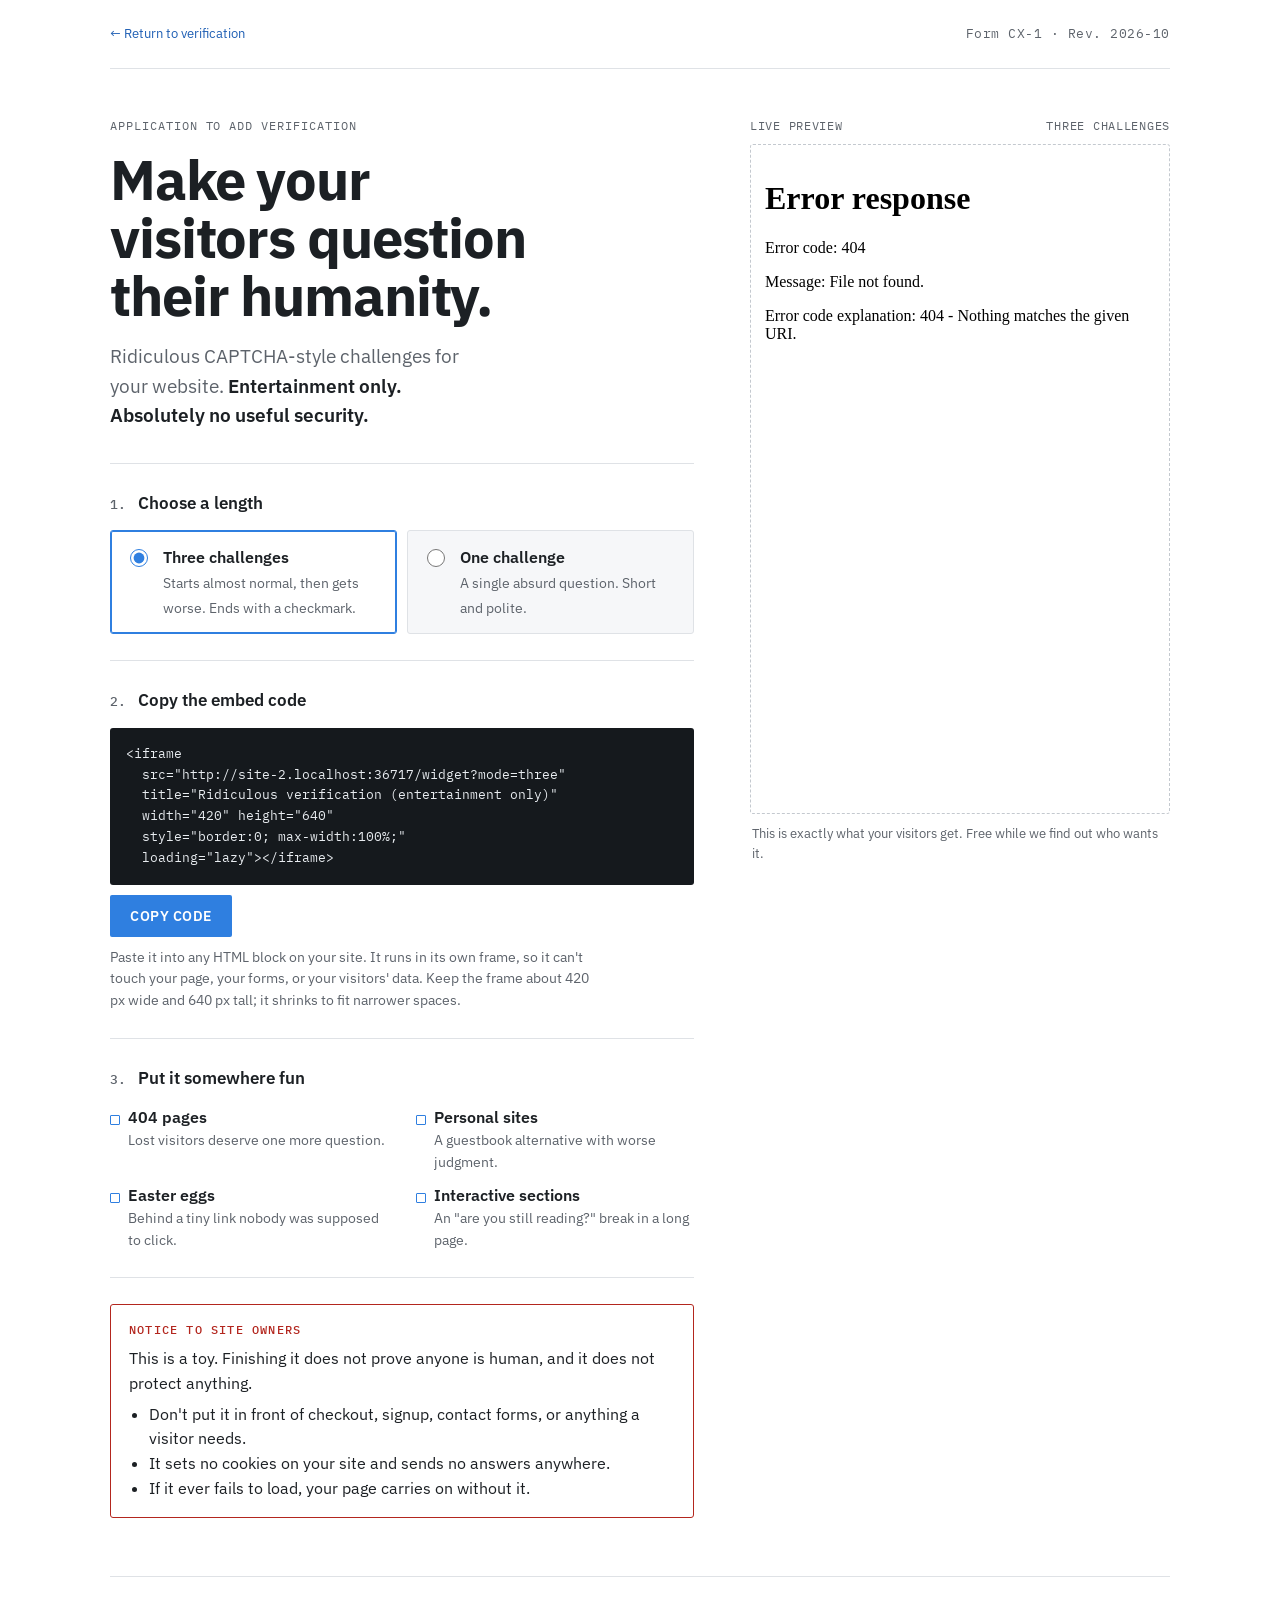
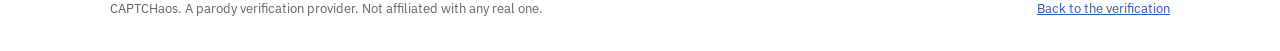
==== embed.html @ d2cc7b5e "feat: endless CAPTCHA site, offer page and embeddable widget - White page, one checkbox, corner link" ====
<!doctype html>
<html lang="en">
<head>
<meta charset="utf-8">
<meta name="viewport" content="width=device-width, initial-scale=1, viewport-fit=cover">
<title>Add Verification to Your Website</title>
<meta name="description" content="Ridiculous CAPTCHA-style challenges for your website. Entertainment only. Absolutely no useful security.">
<meta property="og:title" content="Make your visitors question their humanity.">
<meta property="og:description" content="Ridiculous CAPTCHA-style challenges for your website. Entertainment only. Absolutely no useful security.">
<meta property="og:image" content="/og.png">
<link rel="preconnect" href="https://fonts.googleapis.com">
<link rel="preconnect" href="https://fonts.gstatic.com" crossorigin>
<link rel="stylesheet" href="https://fonts.googleapis.com/css2?family=IBM+Plex+Mono:wght@400;500&family=IBM+Plex+Sans:wght@400;500;600;700&display=swap">
<style>
  /* Layout: a deadpan application form. Left column = the form, right = the live specimen. */
  :root {
    --paper: #ffffff;
    --ink: #1c2024;
    --muted: #5d636b;
    --rule: #dfe2e6;
    --field: #f6f7f9;
    --blue: #2f7fe0;
    --blue-ink: #1f5fb4;
    --stamp: #b3261e;
    --sans: "IBM Plex Sans", "Helvetica Neue", Arial, sans-serif;
    --mono: "IBM Plex Mono", ui-monospace, Menlo, monospace;
    color-scheme: light;
  }
  * { box-sizing: border-box; }
  html, body { margin: 0; background: var(--paper); color: var(--ink); }
  body {
    font: 16px/1.55 var(--sans);
    padding: env(safe-area-inset-top, 0px) max(16px, env(safe-area-inset-right, 0px)) env(safe-area-inset-bottom, 0px) max(16px, env(safe-area-inset-left, 0px));
  }
  a { color: var(--blue-ink); }
  :focus-visible { outline: 2px solid var(--blue); outline-offset: 2px; }
  .wrap { max-width: 1060px; margin: 0 auto; }

  .top { display: flex; justify-content: space-between; align-items: center; gap: 16px; padding-block: 18px; border-bottom: 1px solid var(--rule); font-size: 13px; }
  .top a { text-decoration: none; padding: 6px 0; }
  .top a:hover { text-decoration: underline; }
  .formno { font-family: var(--mono); color: var(--muted); letter-spacing: .04em; }

  .grid { display: grid; grid-template-columns: minmax(0, 1fr) 420px; gap: 56px; padding-block: 48px 32px; align-items: start; }
  @media (max-width: 900px) { .grid { grid-template-columns: minmax(0, 1fr); gap: 32px; padding-top: 32px; } }

  .eyebrow { font-family: var(--mono); font-size: 12px; letter-spacing: .08em; text-transform: uppercase; color: var(--muted); margin: 0 0 14px; }
  h1 { font-size: clamp(34px, 5.2vw, 56px); line-height: 1.04; letter-spacing: -.02em; font-weight: 700; margin: 0 0 18px; text-wrap: balance; }
  .lede { font-size: 19px; color: var(--muted); max-width: 34ch; margin: 0 0 8px; }
  .lede strong { color: var(--ink); font-weight: 600; }

  .section { border-top: 1px solid var(--rule); padding-block: 26px; }
  .section:first-of-type { margin-top: 32px; }
  .section h2 { display: flex; gap: 12px; align-items: baseline; font-size: 17px; font-weight: 600; margin: 0 0 14px; }
  .section h2 .n { font-family: var(--mono); font-size: 13px; color: var(--muted); font-weight: 500; }

  .choices { display: grid; grid-template-columns: repeat(2, minmax(0, 1fr)); gap: 10px; border: 0; padding: 0; margin: 0; }
  @media (max-width: 480px) { .choices { grid-template-columns: minmax(0, 1fr); } }
  .choice { display: flex; gap: 12px; align-items: flex-start; padding: 14px; background: var(--field); border: 1px solid var(--rule); border-radius: 3px; cursor: pointer; }
  .choice:has(input:checked) { border-color: var(--blue); background: #fff; box-shadow: inset 0 0 0 1px var(--blue); }
  .choice input { margin-top: 4px; accent-color: var(--blue); width: 18px; height: 18px; flex: none; }
  .choice b { display: block; font-weight: 600; }
  .choice span { font-size: 14px; color: var(--muted); }

  .code { position: relative; }
  .code pre { margin: 0; padding: 16px 16px 16px; background: #15191d; color: #e8ecf0; border-radius: 3px; font: 13px/1.6 var(--mono); overflow-x: auto; white-space: pre; }
  .copyrow { display: flex; gap: 14px; align-items: center; margin-top: 10px; flex-wrap: wrap; }
  .btn { font: 600 14px var(--sans); letter-spacing: .04em; text-transform: uppercase; background: var(--blue); color: #fff; border: 0; border-radius: 2px; height: 42px; padding: 0 20px; cursor: pointer; }
  .btn:hover { background: var(--blue-ink); }
  .copied { font-size: 14px; color: var(--muted); }
  .hint { font-size: 14px; color: var(--muted); margin: 10px 0 0; max-width: 60ch; }

  .places { list-style: none; padding: 0; margin: 0; display: grid; grid-template-columns: repeat(2, minmax(0, 1fr)); gap: 10px 28px; }
  @media (max-width: 480px) { .places { grid-template-columns: minmax(0, 1fr); } }
  .places li { padding-left: 18px; position: relative; }
  .places li::before { content: ""; position: absolute; left: 0; top: .62em; width: 8px; height: 8px; border: 1.5px solid var(--blue); border-radius: 1px; }
  .places b { font-weight: 600; }
  .places span { display: block; font-size: 14px; color: var(--muted); }

  .notice { border: 1.5px solid var(--stamp); border-radius: 3px; padding: 16px 18px; position: relative; }
  .notice .stamp { font-family: var(--mono); font-size: 12px; letter-spacing: .1em; text-transform: uppercase; color: var(--stamp); font-weight: 500; margin: 0 0 6px; }
  .notice p { margin: 0 0 6px; }
  .notice ul { margin: 6px 0 0; padding-left: 20px; }

  .specimen { position: sticky; top: 24px; }
  @media (max-width: 900px) { .specimen { position: static; } }
  .specimen .label { display: flex; justify-content: space-between; font-family: var(--mono); font-size: 12px; letter-spacing: .06em; text-transform: uppercase; color: var(--muted); margin-bottom: 8px; }
  .frame { border: 1px dashed #c4c9cf; border-radius: 3px; padding: 14px 6px; background: #fff; }
  .frame iframe { display: block; width: 100%; height: 640px; border: 0; }
  .specimen .caption { font-size: 13px; color: var(--muted); margin: 10px 2px 0; }

  footer { border-top: 1px solid var(--rule); padding-block: 22px 32px; font-size: 13px; color: var(--muted); display: flex; justify-content: space-between; gap: 16px; flex-wrap: wrap; }
</style>
</head>
<body>
<div class="wrap">
  <header class="top">
    <a href="/" id="back">&larr; Return to verification</a>
    <span class="formno">Form CX-1 &middot; Rev. 2026-10</span>
  </header>

  <div class="grid">
    <main>
      <p class="eyebrow">Application to add verification</p>
      <h1>Make your visitors question their humanity.</h1>
      <p class="lede">Ridiculous CAPTCHA-style challenges for your website. <strong>Entertainment only. Absolutely no useful security.</strong></p>

      <section class="section" aria-labelledby="s1">
        <h2 id="s1"><span class="n">1.</span> Choose a length</h2>
        <fieldset class="choices">
          <legend class="vh" style="position:absolute;width:1px;height:1px;overflow:hidden;clip:rect(0 0 0 0)">Challenge length</legend>
          <label class="choice"><input type="radio" name="mode" id="mode-three" value="three" checked><div><b>Three challenges</b><span>Starts almost normal, then gets worse. Ends with a checkmark.</span></div></label>
          <label class="choice"><input type="radio" name="mode" id="mode-single" value="single"><div><b>One challenge</b><span>A single absurd question. Short and polite.</span></div></label>
        </fieldset>
      </section>

      <section class="section" aria-labelledby="s2">
        <h2 id="s2"><span class="n">2.</span> Copy the embed code</h2>
        <div class="code"><pre id="code" tabindex="0" aria-label="Embed code"></pre></div>
        <div class="copyrow">
          <button type="button" class="btn" id="copy">Copy code</button>
          <span class="copied" id="copied" role="status" aria-live="polite"></span>
        </div>
        <p class="hint">Paste it into any HTML block on your site. It runs in its own frame, so it can't touch your page, your forms, or your visitors' data. Keep the frame about 420 px wide and 640 px tall; it shrinks to fit narrower spaces.</p>
      </section>

      <section class="section" aria-labelledby="s3">
        <h2 id="s3"><span class="n">3.</span> Put it somewhere fun</h2>
        <ul class="places">
          <li><b>404 pages</b><span>Lost visitors deserve one more question.</span></li>
          <li><b>Personal sites</b><span>A guestbook alternative with worse judgment.</span></li>
          <li><b>Easter eggs</b><span>Behind a tiny link nobody was supposed to click.</span></li>
          <li><b>Interactive sections</b><span>An "are you still reading?" break in a long page.</span></li>
        </ul>
      </section>

      <section class="section" aria-labelledby="s4">
        <div class="notice">
          <p class="stamp" id="s4">Notice to site owners</p>
          <p>This is a toy. Finishing it does not prove anyone is human, and it does not protect anything.</p>
          <ul>
            <li>Don't put it in front of checkout, signup, contact forms, or anything a visitor needs.</li>
            <li>It sets no cookies on your site and sends no answers anywhere.</li>
            <li>If it ever fails to load, your page carries on without it.</li>
          </ul>
        </div>
      </section>
    </main>

    <aside class="specimen" aria-labelledby="spec-label">
      <div class="label"><span id="spec-label">Live preview</span><span id="spec-mode">Three challenges</span></div>
      <div class="frame">
        <iframe id="preview" title="Preview of the verification widget (entertainment only)" src="/widget?mode=three&amp;preview=1" loading="eager"></iframe>
      </div>
      <p class="caption">This is exactly what your visitors get. Free while we find out who wants it.</p>
    </aside>
  </div>

  <footer>
    <span>CAPTCHaos. A parody verification provider. Not affiliated with any real one.</span>
    <a href="/">Back to the verification</a>
  </footer>
</div>

<script>
  (function () {
    var origin = location.origin;
    var code = document.getElementById("code");
    var preview = document.getElementById("preview");
    var specMode = document.getElementById("spec-mode");
    var copied = document.getElementById("copied");
    var labels = { three: "Three challenges", single: "One challenge" };

    function snippet(mode) {
      return '<iframe\n  src="' + origin + '/widget?mode=' + mode + '"\n  title="Ridiculous verification (entertainment only)"\n  width="420" height="640"\n  style="border:0; max-width:100%;"\n  loading="lazy"></iframe>';
    }
    function current() { return document.querySelector('input[name="mode"]:checked').value; }
    function update() {
      var m = current();
      code.textContent = snippet(m);
      specMode.textContent = labels[m];
      preview.src = "/widget?mode=" + m + "&preview=1";
      copied.textContent = "";
    }
    document.querySelectorAll('input[name="mode"]').forEach(function (r) { r.addEventListener("change", update); });

    document.getElementById("copy").addEventListener("click", function () {
      var text = code.textContent;
      var done = function () { copied.textContent = "Copied. Paste it into your site's HTML."; };
      var fallback = function () {
        var range = document.createRange();
        range.selectNodeContents(code);
        var sel = getSelection(); sel.removeAllRanges(); sel.addRange(range);
        copied.textContent = "Selected. Press Ctrl+C or Cmd+C to copy.";
      };
      try { navigator.clipboard.writeText(text).then(done, fallback); } catch (e) { fallback(); }
      try { (window.cxEvents = window.cxEvents || []).push({ name: "embed_code_copied", mode: current(), t: Date.now() }); if (window.va) window.va("event", { name: "embed_code_copied", data: { mode: current() } }); } catch (e) {}
    });

    // "Return to verification": go back if we came from the verification, so the session resumes.
    document.getElementById("back").addEventListener("click", function (e) {
      try {
        if (document.referrer && new URL(document.referrer).origin === origin && history.length > 1) { e.preventDefault(); history.back(); }
      } catch (_) {}
    });

    update();
  })();
</script>
</body>
</html>
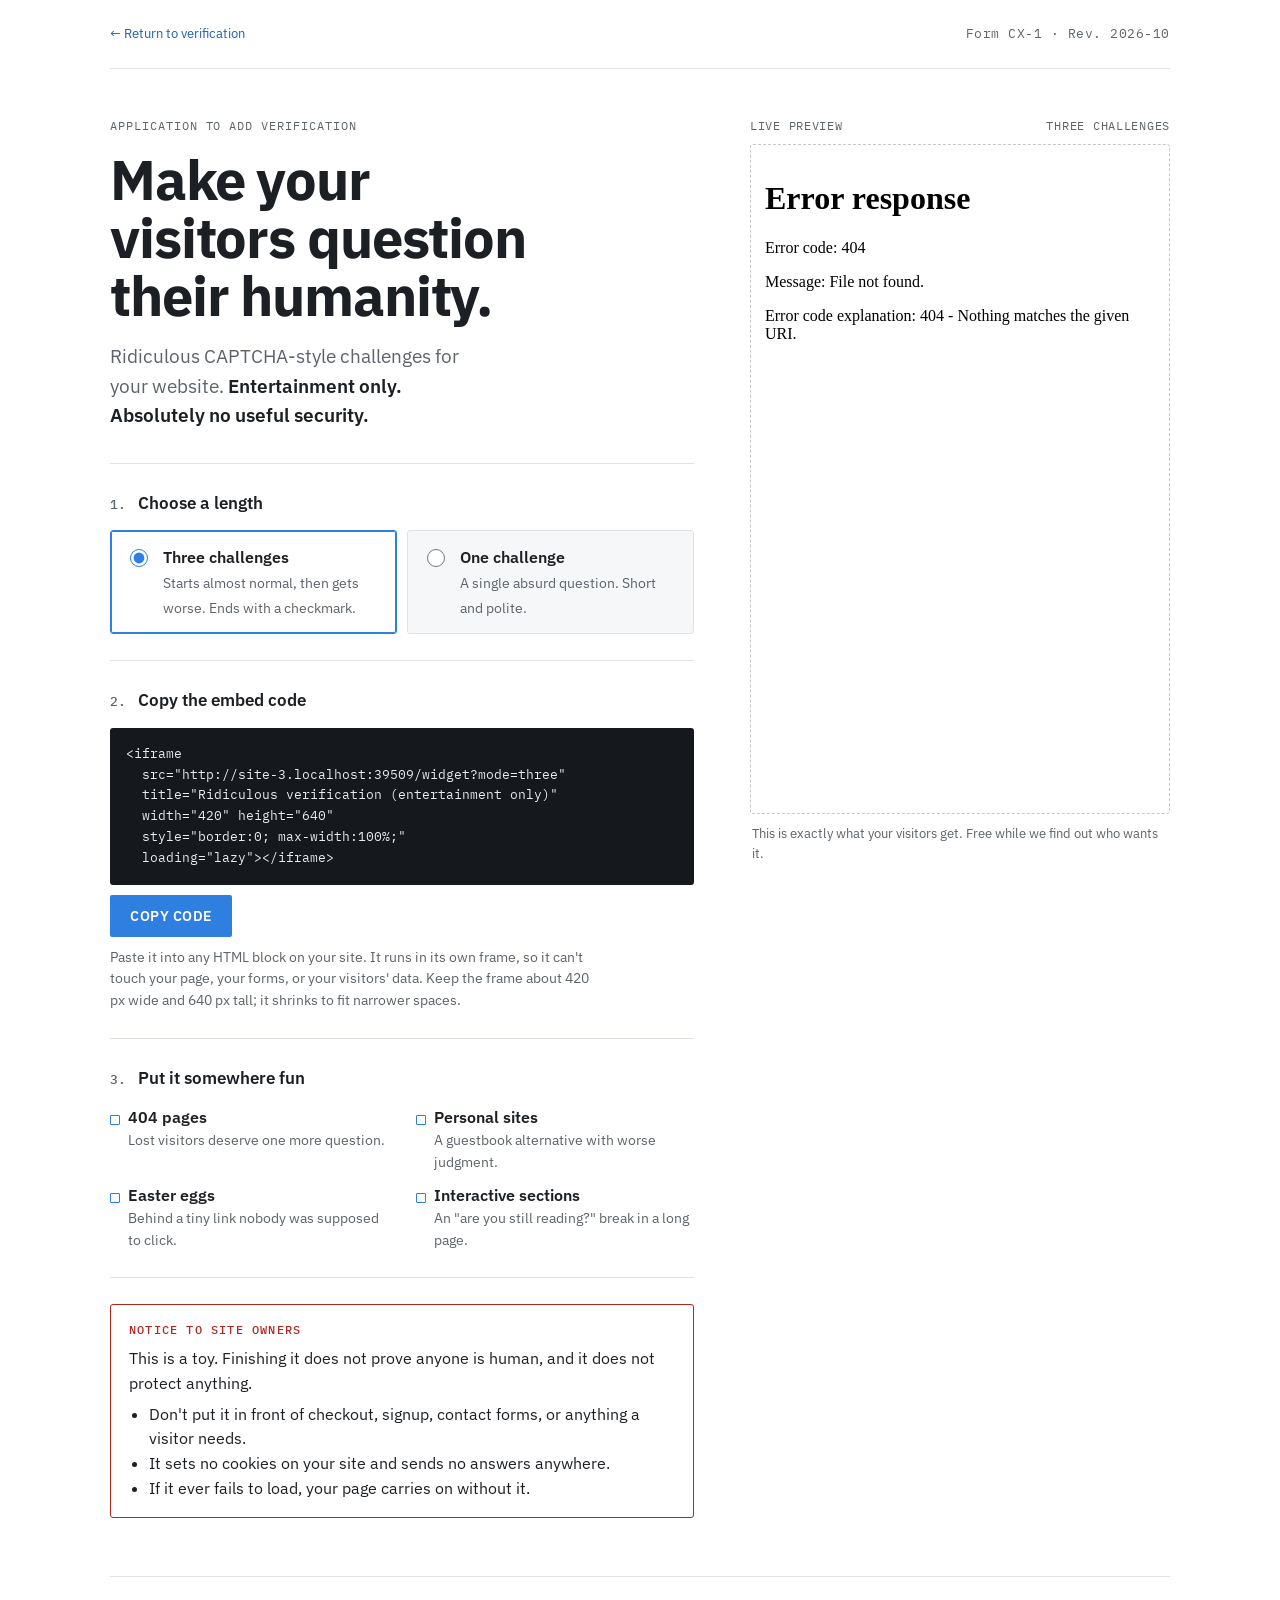
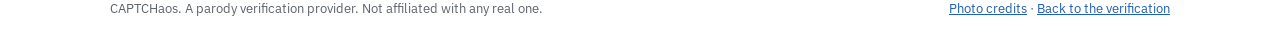
==== commit f76975c5: "feat: real openly licensed photos for every tile - tools/fetch-photos.mjs pulls CC0 / public domain " ====
--- a/embed.html
+++ b/embed.html
@@ -158,7 +158,7 @@
 
   <footer>
     <span>CAPTCHaos. A parody verification provider. Not affiliated with any real one.</span>
-    <a href="/">Back to the verification</a>
+    <span><a href="/credits">Photo credits</a> &middot; <a href="/">Back to the verification</a></span>
   </footer>
 </div>
 
